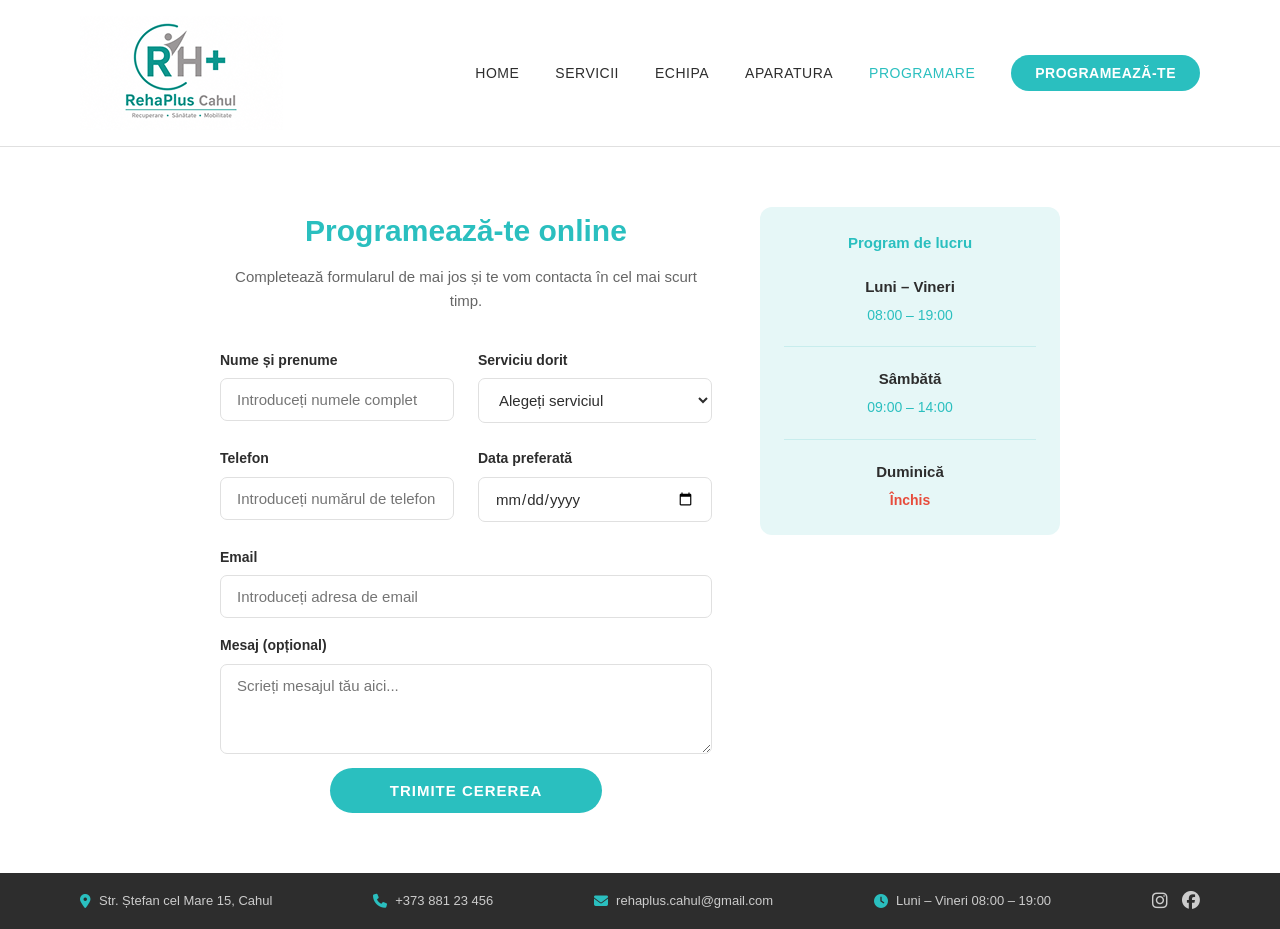
==== pages/programare.html @ 22fe3690 "Add files via upload" ====
<!DOCTYPE html>
<html lang="ro">
<head>
  <meta charset="UTF-8" />
  <meta name="viewport" content="width=device-width, initial-scale=1.0" />
  <title>RehaPlus Cahul – Programare</title>
  <link rel="stylesheet" href="../cs/style.css" />
  <link rel="stylesheet" href="https://cdnjs.cloudflare.com/ajax/libs/font-awesome/6.4.0/css/all.min.css" />
</head>
<body>

  <!-- NAVBAR -->
  <nav class="navbar">
    <div class="logo">
      <img src="../imagini/ChatGPT Image 4 июн. 2026 г., 00_23_23 2.png" alt="RehaPlus Cahul" class="logo-img">
    </div>
    <ul class="nav-links">
      <li><a href="../index.html">HOME</a></li>
      <li><a href="servicii.html">SERVICII</a></li>
      <li><a href="echipa.html">ECHIPA</a></li>
      <li><a href="aparatura.html">APARATURA</a></li>
      <li><a href="programare.html" class="active">PROGRAMARE</a></li>
      <li><a href="programare.html" class="btn-programare">PROGRAMEAZĂ-TE</a></li>
    </ul>
  </nav>

  <!-- PROGRAMARE FORM -->
  <div class="programare-container">
    <div class="programare-form">
      <h2>Programează-te online</h2>
      <p class="subtitle">Completează formularul de mai jos și te vom contacta în cel mai scurt timp.</p>

      <form action="succes.html" method="get">
        <div class="form-row">
          <div class="form-group">
            <label for="nume">Nume și prenume</label>
            <input type="text" id="nume" name="nume" placeholder="Introduceți numele complet" required />
          </div>
          <div class="form-group">
            <label for="serviciu">Serviciu dorit</label>
            <select id="serviciu" name="serviciu">
              <option value="">Alegeți serviciul</option>
              <option value="kinetoterapie">Kinetoterapie</option>
              <option value="fizioterapie">Fizioterapie</option>
              <option value="masaj">Masaj Medical</option>
              <option value="recuperare">Recuperare Sportivă</option>
            </select>
          </div>
        </div>

        <div class="form-row">
          <div class="form-group">
            <label for="telefon">Telefon</label>
            <input type="tel" id="telefon" name="telefon" placeholder="Introduceți numărul de telefon" required />
          </div>
          <div class="form-group">
            <label for="data">Data preferată</label>
            <input type="date" id="data" name="data" />
          </div>
        </div>

        <div class="form-group">
          <label for="email">Email</label>
          <input type="email" id="email" name="email" placeholder="Introduceți adresa de email" />
        </div>

        <div class="form-group" style="margin-top:16px;">
          <label for="mesaj">Mesaj (opțional)</label>
          <textarea id="mesaj" name="mesaj" placeholder="Scrieți mesajul tău aici..."></textarea>
        </div>

        <div class="form-submit">
          <button type="submit" class="btn btn-primary">TRIMITE CEREREA</button>
        </div>
      </form>
    </div>

    <!-- PROGRAM SIDEBAR -->
    <aside>
      <div class="program-lucru">
        <h4>Program de lucru</h4>
        <div class="program-item">
          <div class="day">Luni – Vineri</div>
          <div class="hours">08:00 – 19:00</div>
        </div>
        <div class="program-item">
          <div class="day">Sâmbătă</div>
          <div class="hours">09:00 – 14:00</div>
        </div>
        <div class="program-item">
          <div class="day">Duminică</div>
          <div class="closed">Închis</div>
        </div>
      </div>
    </aside>
  </div>

  <!-- FOOTER BAR -->
  <footer class="footer-bar">
    <div class="footer-item">
      <i class="fa-solid fa-location-dot footer-icon"></i>
      Str. Ștefan cel Mare 15, Cahul
    </div>
    <div class="footer-item">
      <i class="fa-solid fa-phone footer-icon"></i>
      +373 881 23 456
    </div>
    <div class="footer-item">
      <i class="fa-solid fa-envelope footer-icon"></i>
      rehaplus.cahul@gmail.com
    </div>
    <div class="footer-item">
      <i class="fa-solid fa-clock footer-icon"></i>
      Luni – Vineri 08:00 – 19:00
    </div>
    <div class="footer-social">
      <a href="#"><i class="fa-brands fa-instagram"></i></a>
      <a href="#"><i class="fa-brands fa-facebook"></i></a>
    </div>
  </footer>

</body>
</html>
---- cs/style.css ----
/* ===== RESET & BASE ===== */
* {
  margin: 0;
  padding: 0;
  box-sizing: border-box;
}

:root {
  --teal: #2abfbf;
  --teal-dark: #1a9e9e;
  --teal-light: #e6f7f7;
  --text-dark: #2d2d2d;
  --text-gray: #666;
  --text-light: #999;
  --border: #e0e0e0;
  --bg-light: #f8f9fa;
  --white: #ffffff;
  --footer-bg: #2d2d2d;
  --max-width: 1200px;
}

body {
  font-family: 'Segoe UI', Tahoma, Geneva, Verdana, sans-serif;
  color: var(--text-dark);
  font-size: 16px;
  line-height: 1.6;
}

a {
  text-decoration: none;
  color: inherit;
}

img {
  max-width: 100%;
  display: block;
}

/* ===== NAVBAR ===== */
.navbar {
  display: flex;
  align-items: center;
  justify-content: space-between;
  padding: 16px 80px;
  background: var(--white);
  border-bottom: 1px solid var(--border);
  position: sticky;
  top: 0;
  z-index: 100;
  max-width: 100%;
}

.navbar-inner {
  display: flex;
  align-items: center;
  justify-content: space-between;
  width: 100%;
  max-width: var(--max-width);
  margin: 0 auto;
}

.logo {
  display: flex;
  align-items: center;
  gap: 10px;
}

.logo-box {
  border: 2px solid var(--teal);
  border-radius: 6px;
  padding: 5px 10px;
  font-weight: 700;
  font-size: 22px;
  color: var(--teal);
}

.logo-box span {
  color: var(--text-dark);
}

.logo-sub {
  font-size: 12px;
  color: var(--text-gray);
  line-height: 1.3;
}

.nav-links {
  display: flex;
  align-items: center;
  gap: 36px;
  list-style: none;
}

.nav-links a {
  font-size: 14px;
  font-weight: 500;
  color: var(--text-dark);
  letter-spacing: 0.5px;
  text-transform: uppercase;
  transition: color 0.2s;
}

.nav-links a:hover,
.nav-links a.active {
  color: var(--teal);
}

.btn-programare {
  background: var(--teal);
  color: var(--white) !important;
  padding: 10px 24px;
  border-radius: 25px;
  font-size: 14px !important;
  font-weight: 600 !important;
  text-transform: uppercase;
  letter-spacing: 0.5px;
  transition: background 0.2s !important;
}

.btn-programare:hover {
  background: var(--teal-dark) !important;
  color: var(--white) !important;
}

/* ===== FOOTER BAR ===== */
.footer-bar {
  background: var(--footer-bg);
  color: #ccc;
  display: flex;
  align-items: center;
  justify-content: space-between;
  padding: 14px 80px;
  font-size: 13px;
  flex-wrap: wrap;
  gap: 12px;
}

.footer-bar .footer-item {
  display: flex;
  align-items: center;
  gap: 8px;
}

.footer-bar .footer-item i,
.footer-bar .footer-icon {
  color: var(--teal);
  font-size: 14px;
}

.footer-social {
  display: flex;
  align-items: center;
  gap: 14px;
}

.footer-social a {
  color: #ccc;
  font-size: 18px;
  transition: color 0.2s;
}

.footer-social a:hover {
  color: var(--teal);
}

/* ===== BUTTONS ===== */
.btn {
  display: inline-block;
  padding: 11px 32px;
  border-radius: 25px;
  font-weight: 600;
  font-size: 15px;
  cursor: pointer;
  transition: all 0.2s;
  border: none;
  letter-spacing: 0.3px;
}

.btn-primary {
  background: var(--teal);
  color: var(--white);
}

.btn-primary:hover {
  background: var(--teal-dark);
  color: var(--white);
}

.btn-outline {
  background: transparent;
  color: var(--teal);
  border: 2px solid var(--teal);
}

.btn-outline:hover {
  background: var(--teal);
  color: var(--white);
}

/* ===== HOME PAGE ===== */
.hero {
  position: relative;
  overflow: hidden;
  min-height: 480px;
  display: flex;
  align-items: center;
}

.hero-img {
  width: 100%;
  height: auto;
  object-fit: cover;
}

.hero-overlay {
  position: absolute;
  top: 0; left: 0;
  width: 50%;
  height: 100%;
  background: rgba(255,255,255,0.88);
  padding: 60px 80px;
  display: flex;
  flex-direction: column;
  justify-content: center;
}

.hero-overlay h1 {
  font-size: 38px;
  font-weight: 700;
  color: var(--teal);
  line-height: 1.3;
  margin-bottom: 20px;
}

.hero-overlay p {
  font-size: 16px;
  color: var(--text-gray);
  margin-bottom: 30px;
  max-width: 420px;
}

/* Sections */
.section {
  padding: 70px 80px;
  max-width: 100%;
}

.section-inner {
  max-width: var(--max-width);
  margin: 0 auto;
}

.section-title {
  text-align: center;
  font-size: 22px;
  font-weight: 700;
  color: var(--text-dark);
  margin-bottom: 10px;
  text-transform: uppercase;
  letter-spacing: 1px;
}

.section-sub {
  text-align: center;
  color: var(--text-gray);
  font-size: 15px;
  margin-bottom: 48px;
}

.cards-grid {
  display: grid;
  grid-template-columns: repeat(4, 1fr);
  gap: 28px;
  max-width: var(--max-width);
  margin: 0 auto;
}

.card {
  background: var(--white);
  border: 1px solid var(--border);
  border-radius: 12px;
  padding: 36px 24px;
  text-align: center;
  transition: box-shadow 0.2s;
}

.card:hover {
  box-shadow: 0 6px 20px rgba(0,0,0,0.08);
}

.card-icon {
  width: 68px;
  height: 68px;
  border-radius: 50%;
  background: var(--teal);
  display: flex;
  align-items: center;
  justify-content: center;
  margin: 0 auto 20px;
  font-size: 26px;
  color: var(--white);
}

.card h3 {
  font-size: 16px;
  font-weight: 700;
  margin-bottom: 10px;
  color: var(--text-dark);
}

.card p {
  font-size: 14px;
  color: var(--text-gray);
  line-height: 1.6;
}

/* ===== SERVICES PAGE ===== */
.services-grid {
  display: grid;
  grid-template-columns: repeat(4, 1fr);
  gap: 28px;
  max-width: var(--max-width);
  margin: 0 auto;
}

.service-card {
  background: var(--white);
  border: 1px solid var(--border);
  border-radius: 12px;
  overflow: hidden;
  transition: box-shadow 0.2s;
}

.service-card:hover {
  box-shadow: 0 6px 24px rgba(0,0,0,0.1);
}

.service-card img {
  width: 100%;
  height: 200px;
  object-fit: cover;
}

.service-card-body {
  padding: 20px 18px 18px;
  position: relative;
}

.service-icon-badge {
  width: 48px;
  height: 48px;
  border-radius: 50%;
  background: var(--teal);
  display: flex;
  align-items: center;
  justify-content: center;
  color: var(--white);
  font-size: 20px;
  position: absolute;
  top: -24px;
  left: 50%;
  transform: translateX(-50%);
  border: 3px solid var(--white);
}

.service-card-body h3 {
  font-size: 16px;
  font-weight: 700;
  color: var(--teal);
  text-align: center;
  margin-top: 28px;
  margin-bottom: 10px;
}

.service-card-body p {
  font-size: 14px;
  color: var(--text-gray);
  text-align: center;
  margin-bottom: 16px;
}

.service-card-body .btn {
  display: block;
  text-align: center;
  font-size: 13px;
  padding: 8px 22px;
}

.services-cta {
  text-align: center;
  padding: 36px 0 10px;
  border-top: 1px solid var(--border);
  margin-top: 48px;
  max-width: var(--max-width);
  margin-left: auto;
  margin-right: auto;
}

.services-cta p {
  color: var(--text-gray);
  font-size: 15px;
  margin-bottom: 14px;
}

/* ===== ECHIPA PAGE ===== */
.team-grid {
  display: grid;
  grid-template-columns: repeat(4, 1fr);
  gap: 28px;
  margin-bottom: 56px;
  max-width: var(--max-width);
  margin-left: auto;
  margin-right: auto;
}

.team-card {
  text-align: center;
}

.team-card img {
  width: 100%;
  height: 220px;
  object-fit: cover;
  object-position: top;
  border-radius: 10px;
  margin-bottom: 14px;
  border: 2px solid var(--border);

}

.team-card h3 {
  font-size: 16px;
  font-weight: 700;
  color: var(--text-dark);
  margin-bottom: 5px;
}

.team-card p {
  font-size: 14px;
  color: var(--text-gray);
}

.contact-section {
  background: var(--teal-light);
  border-radius: 12px;
  padding: 36px 48px;
  max-width: 460px;
  margin: 0 auto;
}

.contact-section h3 {
  font-size: 20px;
  font-weight: 700;
  color: var(--teal);
  margin-bottom: 24px;
  text-align: center;
}

.contact-item {
  display: flex;
  align-items: center;
  gap: 14px;
  margin-bottom: 16px;
  font-size: 15px;
  color: var(--text-dark);
}

.contact-item i {
  color: var(--teal);
  font-size: 18px;
  width: 22px;
}

/* ===== APARATURA PAGE ===== */
.aparatura-grid {
  display: grid;
  grid-template-columns: repeat(4, 1fr);
  gap: 28px;
  max-width: var(--max-width);
  margin: 0 auto;
}

.aparatura-card {
  text-align: center;
  padding: 12px;
}

.aparatura-card img {
  width: 100%;
  height: 255px;
  object-fit: contain;
  margin-bottom: 16px;
}

.aparatura-badge {
  width: 48px;
  height: 48px;
  border-radius: 50%;
  background: var(--teal);
  display: flex;
  align-items: center;
  justify-content: center;
  color: var(--white);
  font-size: 20px;
  margin: -24px auto 14px;
  border: 3px solid var(--white);
  position: relative;
  z-index: 1;
}

.aparatura-card h3 {
  font-size: 15px;
  font-weight: 700;
  color: var(--teal);
  margin-bottom: 10px;
}

.aparatura-card p {
  font-size: 14px;
  color: var(--text-gray);
  line-height: 1.6;
}

/* ===== PROGRAMARE PAGE ===== */
.programare-container {
  display: grid;
  grid-template-columns: 1fr 300px;
  gap: 48px;
  max-width: 1000px;
  margin: 0 auto;
  padding: 60px 80px;
}

.programare-form h2 {
  font-size: 30px;
  font-weight: 700;
  color: var(--teal);
  text-align: center;
  margin-bottom: 10px;
}

.programare-form .subtitle {
  text-align: center;
  color: var(--text-gray);
  font-size: 15px;
  margin-bottom: 36px;
}

.form-row {
  display: grid;
  grid-template-columns: 1fr 1fr;
  gap: 24px;
  margin-bottom: 24px;
}

.form-group {
  display: flex;
  flex-direction: column;
  gap: 7px;
}

.form-group label {
  font-size: 14px;
  font-weight: 600;
  color: var(--text-dark);
}

.form-group input,
.form-group select,
.form-group textarea {
  padding: 12px 16px;
  border: 1px solid var(--border);
  border-radius: 7px;
  font-size: 15px;
  color: var(--text-dark);
  background: var(--white);
  transition: border-color 0.2s;
  outline: none;
  font-family: inherit;
}

.form-group input:focus,
.form-group select:focus,
.form-group textarea:focus {
  border-color: var(--teal);
}

.form-group textarea {
  resize: vertical;
  min-height: 90px;
}

.form-submit {
  text-align: center;
  margin-top: 14px;
}

.form-submit .btn {
  padding: 14px 60px;
  font-size: 15px;
  letter-spacing: 1px;
}

/* Program de lucru sidebar */
.program-lucru {
  background: var(--teal-light);
  border-radius: 12px;
  padding: 24px;
  height: fit-content;
}

.program-lucru h4 {
  font-size: 15px;
  font-weight: 700;
  color: var(--teal);
  text-align: center;
  margin-bottom: 20px;
}

.program-item {
  text-align: center;
  margin-bottom: 20px;
  padding-bottom: 20px;
  border-bottom: 1px solid #c8eded;
}

.program-item:last-child {
  border-bottom: none;
  margin-bottom: 0;
  padding-bottom: 0;
}

.program-item .day {
  font-weight: 600;
  font-size: 15px;
  color: var(--text-dark);
  margin-bottom: 5px;
}

.program-item .hours {
  font-size: 14px;
  color: var(--teal);
}

.program-item .closed {
  font-size: 14px;
  color: #e74c3c;
  font-weight: 600;
}

/* ===== SUCCESS PAGE ===== */
.success-container {
  text-align: center;
  padding: 100px 80px;
  max-width: 680px;
  margin: 0 auto;
}

.success-icon {
  width: 90px;
  height: 90px;
  border-radius: 50%;
  background: var(--teal);
  display: flex;
  align-items: center;
  justify-content: center;
  margin: 0 auto 36px;
  font-size: 42px;
  color: var(--white);
}

.success-container h2 {
  font-size: 26px;
  font-weight: 700;
  color: var(--text-dark);
  text-transform: uppercase;
  letter-spacing: 1px;
  margin-bottom: 24px;
}

.success-container p {
  font-size: 16px;
  color: var(--text-gray);
  line-height: 1.8;
  margin-bottom: 48px;
}

/* ===== UTILITIES ===== */
.bg-light {
  background: var(--bg-light);
}

.text-center {
  text-align: center;
}

.mt-20 { margin-top: 20px; }
.mb-20 { margin-bottom: 20px; }
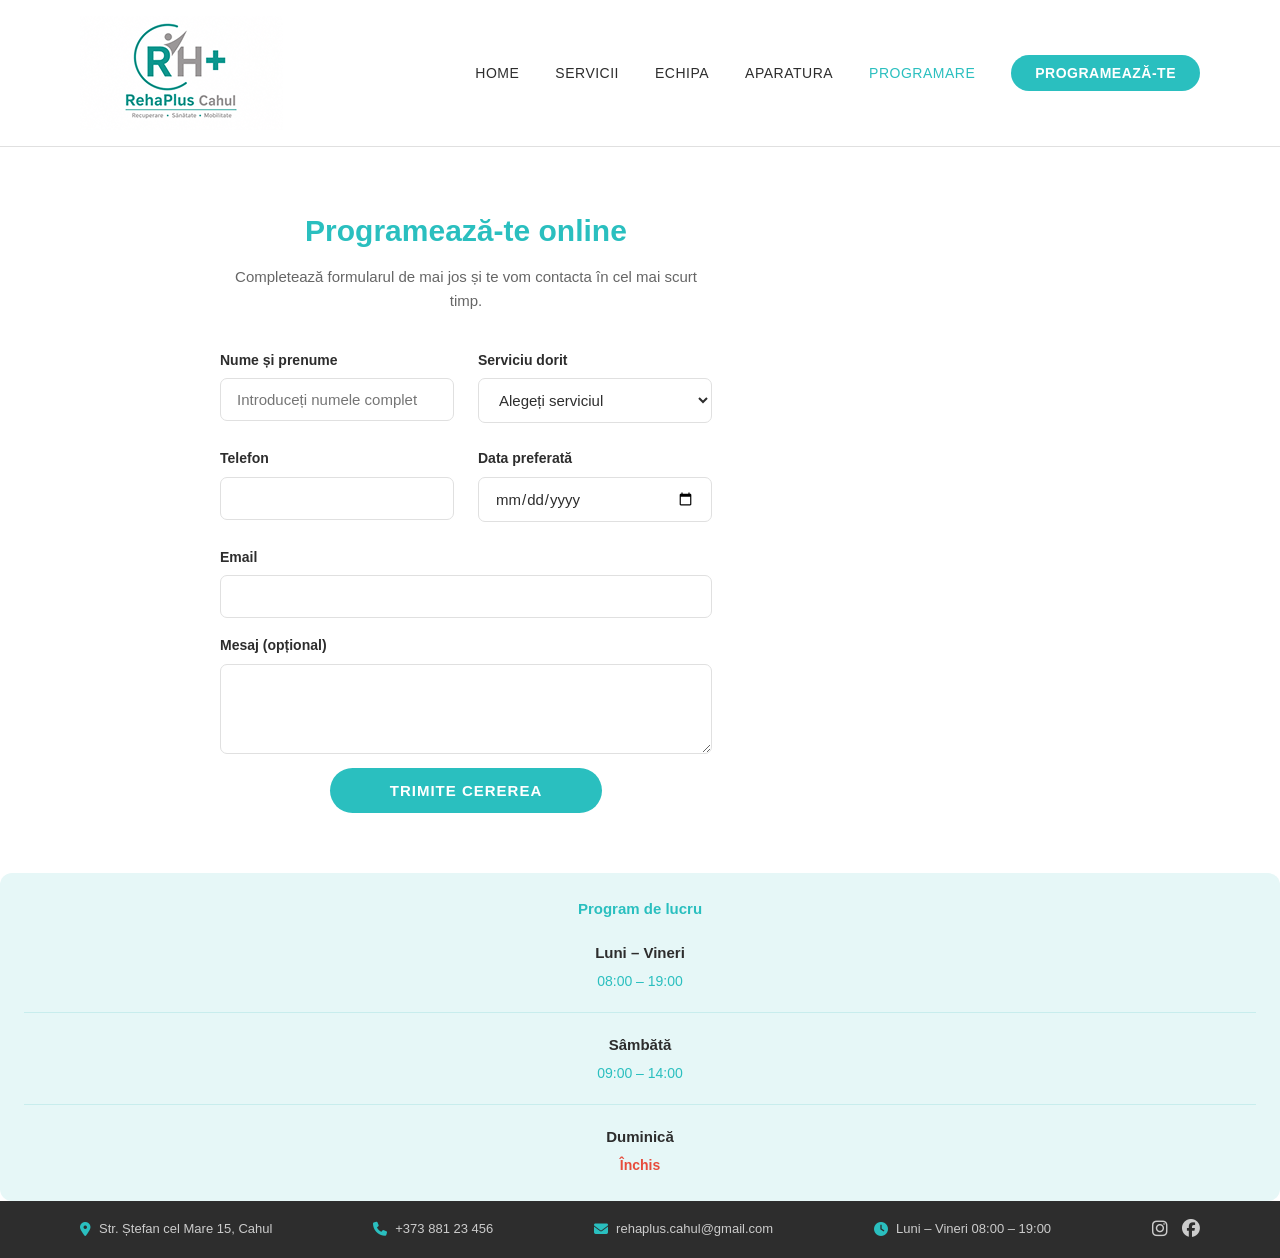
==== commit 2edb1c9e: "Update programare.html" ====
--- a/pages/programare.html
+++ b/pages/programare.html
@@ -24,57 +24,65 @@
     </ul>
   </nav>
 
-  <!-- PROGRAMARE FORM -->
+ <!-- PROGRAMARE FORM -->
+<form id="programareForm" action="https://api.sheetmonkey.io/form/AYQMm4nts5FJ7qL8pMGuX" method="post">
+
   <div class="programare-container">
     <div class="programare-form">
       <h2>Programează-te online</h2>
-      <p class="subtitle">Completează formularul de mai jos și te vom contacta în cel mai scurt timp.</p>
+      <p class="subtitle">
+        Completează formularul de mai jos și te vom contacta în cel mai scurt timp.
+      </p>
 
-      <form action="succes.html" method="get">
-        <div class="form-row">
-          <div class="form-group">
-            <label for="nume">Nume și prenume</label>
-            <input type="text" id="nume" name="nume" placeholder="Introduceți numele complet" required />
-          </div>
-          <div class="form-group">
-            <label for="serviciu">Serviciu dorit</label>
-            <select id="serviciu" name="serviciu">
-              <option value="">Alegeți serviciul</option>
-              <option value="kinetoterapie">Kinetoterapie</option>
-              <option value="fizioterapie">Fizioterapie</option>
-              <option value="masaj">Masaj Medical</option>
-              <option value="recuperare">Recuperare Sportivă</option>
-            </select>
-          </div>
-        </div>
-
-        <div class="form-row">
-          <div class="form-group">
-            <label for="telefon">Telefon</label>
-            <input type="tel" id="telefon" name="telefon" placeholder="Introduceți numărul de telefon" required />
-          </div>
-          <div class="form-group">
-            <label for="data">Data preferată</label>
-            <input type="date" id="data" name="data" />
-          </div>
+      <div class="form-row">
+        <div class="form-group">
+          <label for="nume">Nume și prenume</label>
+          <input type="text" id="nume" name="nume" placeholder="Introduceți numele complet" required />
         </div>
 
         <div class="form-group">
-          <label for="email">Email</label>
-          <input type="email" id="email" name="email" placeholder="Introduceți adresa de email" />
+          <label for="serviciu">Serviciu dorit</label>
+          <select id="serviciu" name="serviciu">
+            <option value="">Alegeți serviciul</option>
+            <option value="kinetoterapie">Kinetoterapie</option>
+            <option value="fizioterapie">Fizioterapie</option>
+            <option value="masaj">Masaj Medical</option>
+            <option value="recuperare">Recuperare Sportivă</option>
+          </select>
+        </div>
+      </div>
+
+      <div class="form-row">
+        <div class="form-group">
+          <label for="telefon">Telefon</label>
+          <input type="tel" id="telefon" name="telefon" required />
         </div>
 
-        <div class="form-group" style="margin-top:16px;">
-          <label for="mesaj">Mesaj (opțional)</label>
-          <textarea id="mesaj" name="mesaj" placeholder="Scrieți mesajul tău aici..."></textarea>
+        <div class="form-group">
+          <label for="data">Data preferată</label>
+          <input type="date" id="data" name="data" />
         </div>
+      </div>
 
-        <div class="form-submit">
-          <button type="submit" class="btn btn-primary">TRIMITE CEREREA</button>
-        </div>
-      </form>
+      <div class="form-group">
+        <label for="email">Email</label>
+        <input type="email" id="email" name="email" />
+      </div>
+
+      <div class="form-group" style="margin-top:16px;">
+        <label for="mesaj">Mesaj (opțional)</label>
+        <textarea id="mesaj" name="mesaj"></textarea>
+      </div>
+
+      <div class="form-submit">
+        <button type="submit" class="btn btn-primary">
+          TRIMITE CEREREA
+        </button>
+      </div>
+
     </div>
-
+  </div>
+</form>
     <!-- PROGRAM SIDEBAR -->
     <aside>
       <div class="program-lucru">
@@ -94,6 +102,7 @@
       </div>
     </aside>
   </div>
+
 
   <!-- FOOTER BAR -->
   <footer class="footer-bar">
@@ -120,4 +129,18 @@
   </footer>
 
 </body>
+<script>
+  document.getElementById("programareForm").addEventListener("submit", function(e) {
+    e.preventDefault();
+  
+    fetch(this.action, {
+      method: "POST",
+      body: new FormData(this)
+    }).then(() => {
+      window.location.href = "succes.html";
+    }).catch(() => {
+      alert("Eroare la trimitere. Încearcă din nou.");
+    });
+  });
+  </script>
 </html>
